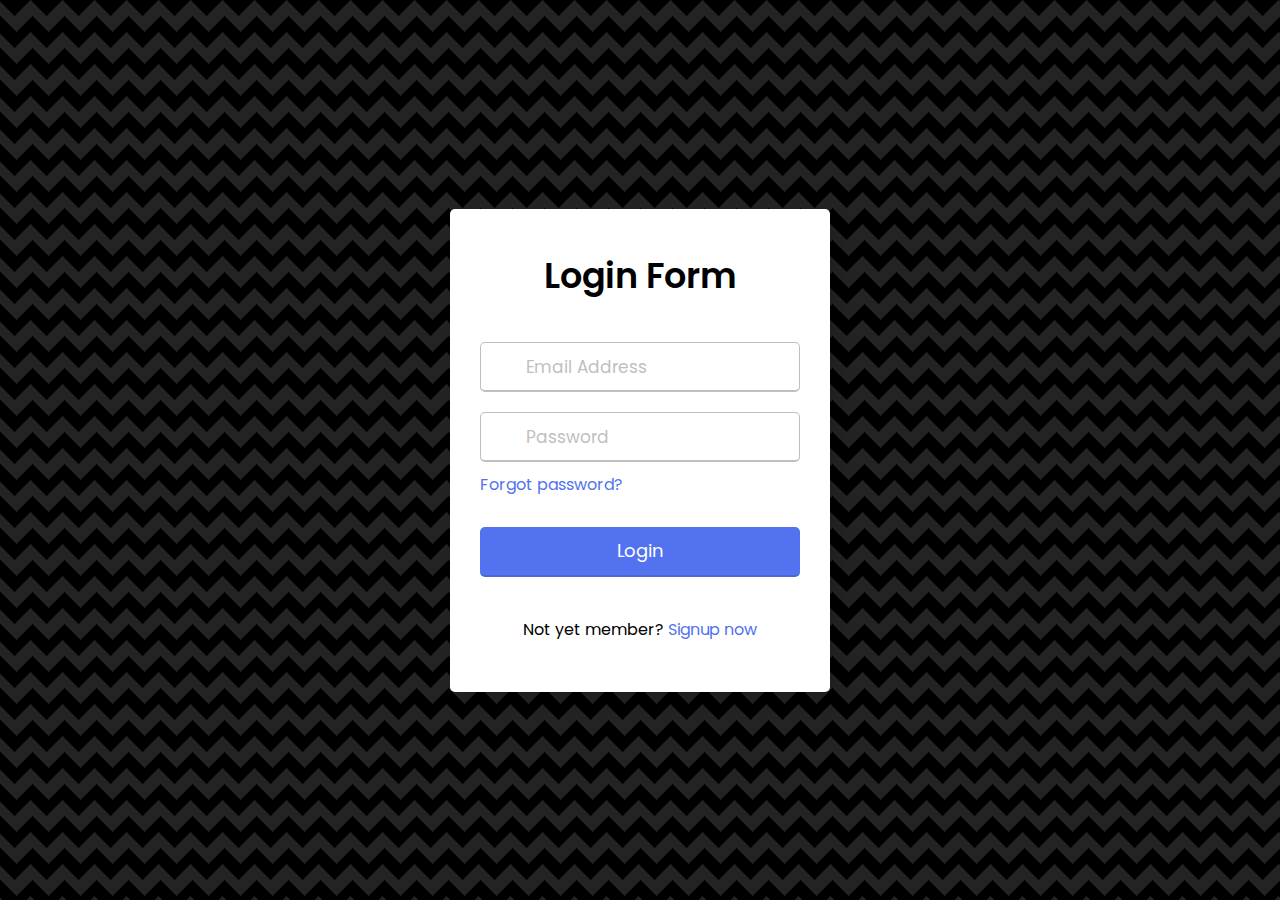
==== templates/index.html @ 26b5516d "flask-login app" ====
<!DOCTYPE html>
<html lang="en">
<head>
  <meta charset="UTF-8">
  <meta name="viewport" content="width=device-width, initial-scale=1.0">
  <title>Login Form validation</title>
  <link rel="stylesheet" href="/static/css/index.css">
</head>
<body>
  <div class="wrapper">
    <header>Login Form</header>
    <form action="{{url_for('home')}}" method="post">
      <div class="field email">
        <div class="input-area">
          <input type="text" placeholder="Email Address" name="email">
          <i class="icon fas fa-envelope"></i>
          <i class="error error-icon fas fa-exclamation-circle"></i>
        </div>
        <div class="error error-txt">Email can't be blank</div>
      </div>
      <div class="field password">
        <div class="input-area">
          <input type="password" placeholder="Password" name="password">
          <i class="icon fas fa-lock"></i>
          <i class="error error-icon fas fa-exclamation-circle"></i>
        </div>
        <div class="error error-txt">Password can't be blank</div>
      </div>
      <div class="pass-txt"><a href="#">Forgot password?</a></div>
      <input type="submit" value="Login">
    </form>
    <div class="sign-txt">Not yet member? <a href="/Register">Signup now</a></div>
  </div>
  <script src="./static/js/index.js"></script>
</body>
</html>
---- static/css/index.css ----
@import url('https://fonts.googleapis.com/css2?family=Poppins:wght@400;500;600&display=swap');
*{
  margin: 0;
  padding: 0;
  box-sizing: border-box;
  font-family: "Poppins", sans-serif;
}
body{
  width: 100%;
  height: 100vh;
  display: flex;
  align-items: center;
  justify-content: center;
  background: 
  linear-gradient(135deg, black 25%, transparent 25%) -50px 0,
  linear-gradient(225deg, black 25%, transparent 25%) -50px 0,
  linear-gradient(315deg, black 25%, transparent 25%),
  linear-gradient(45deg, black 25%, transparent 25%);	
  background-size: 2em 2em;
  background-color: #232323;
}
::selection{
  color: #fff;
  background: #5372F0;
}
.wrapper{
  width: 380px;
  padding: 40px 30px 50px 30px;
  background: #fff;
  border-radius: 5px;
  text-align: center;
  box-shadow: 10px 10px 15px rgba(0,0,0,0.1);
}
.wrapper header{
  font-size: 35px;
  font-weight: 600;
}
.wrapper form{
  margin: 40px 0;

}
form .field{
  width: 100%;
  margin-bottom: 20px;
}
form .field.shake{
  animation: shake 0.3s ease-in-out;
}
form .field .input-area{
  height: 50px;
  width: 100%;
  position: relative;
}
form input{
  width: 100%;
  height: 100%;
  outline: none;
  padding: 0 45px;
  font-size: 18px;
  background: none;
  caret-color: #5372F0;
  border-radius: 5px;
  border: 1px solid #bfbfbf;
  border-bottom-width: 2px;
  transition: all 0.2s ease;
}
form .field input:focus,
form .field.valid input{
  border-color: #5372F0;
}
form .field.shake input,
form .field.error input{
  border-color: #dc3545;
}
.field .input-area i{
  position: absolute;
  top: 50%;
  font-size: 18px;
  pointer-events: none;
  transform: translateY(-50%);
}
.input-area .icon{
  left: 15px;
  color: #bfbfbf;
  transition: color 0.2s ease;
}
.input-area .error-icon{
  right: 15px;
  color: #dc3545;
}
form input:focus ~ .icon,
form .field.valid .icon{
  color: #5372F0;
}
form .field.error input:focus ~ .icon{
  color: #bfbfbf;
}
form input::placeholder{
  color: #bfbfbf;
  font-size: 17px;
}
form .field .error-txt{
  color: #dc3545;
  text-align: left;
  margin-top: 5px;
}
form .field .error{
  display: none;
}
form .field.shake .error,
form .field.error .error{
  display: block;
}
form .pass-txt{
  text-align: left;
  margin-top: -10px;
}
.wrapper a{
  color: #5372F0;
  text-decoration: none;
}
.wrapper a:hover{
  text-decoration: underline;
}
form input[type="submit"]{
  height: 50px;
  margin-top: 30px;
  color: #fff;
  padding: 0;
  border: none;
  background: #5372F0;
  cursor: pointer;
  border-bottom: 2px solid rgba(0,0,0,0.1);
  transition: all 0.3s ease;
}
form input[type="submit"]:hover{
  background: #2c52ed;
}
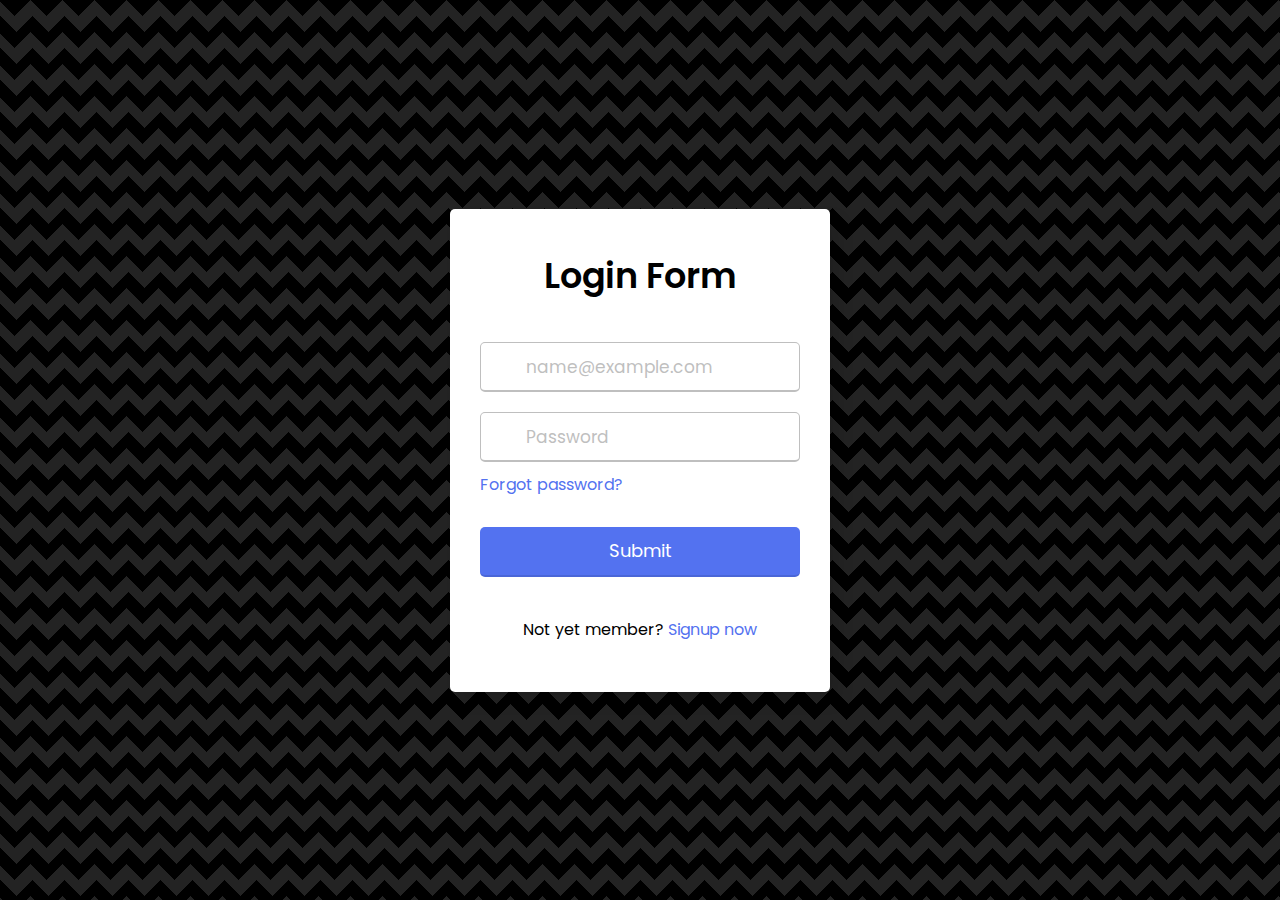
==== commit ed99ada1: "Login page auth" ====
--- a/templates/index.html
+++ b/templates/index.html
@@ -1,36 +1,52 @@
-<!DOCTYPE html>
+<!doctype html>
 <html lang="en">
-<head>
-  <meta charset="UTF-8">
-  <meta name="viewport" content="width=device-width, initial-scale=1.0">
-  <title>Login Form validation</title>
-  <link rel="stylesheet" href="/static/css/index.css">
-</head>
-<body>
+  <head>
+    <meta charset="utf-8">
+    <meta name="viewport" content="width=device-width, initial-scale=1">
+    <meta name="description" content="">
+    <meta name="author" content="Mark Otto, Jacob Thornton, and Bootstrap contributors">
+    <meta name="generator" content="Hugo 0.88.1">
+   
+
+    <link rel="canonical" href="https://getbootstrap.com/docs/5.1/examples/sign-in/">
+    
+
+    
+    
+    <link href="/static/css/index.css" rel="stylesheet">
+  </head>
+  <body class="text-center">
+    
+<main class="form-signin">
   <div class="wrapper">
+ 
+    
     <header>Login Form</header>
-    <form action="{{url_for('home')}}" method="post">
-      <div class="field email">
-        <div class="input-area">
-          <input type="text" placeholder="Email Address" name="email">
-          <i class="icon fas fa-envelope"></i>
-          <i class="error error-icon fas fa-exclamation-circle"></i>
-        </div>
-        <div class="error error-txt">Email can't be blank</div>
-      </div>
-      <div class="field password">
-        <div class="input-area">
-          <input type="password" placeholder="Password" name="password">
-          <i class="icon fas fa-lock"></i>
-          <i class="error error-icon fas fa-exclamation-circle"></i>
-        </div>
-        <div class="error error-txt">Password can't be blank</div>
-      </div>
-      <div class="pass-txt"><a href="#">Forgot password?</a></div>
-      <input type="submit" value="Login">
-    </form>
-    <div class="sign-txt">Not yet member? <a href="/Register">Signup now</a></div>
+    <form action="/index" method="post">
+    <div class="field email">
+      <div class="input-area">
+        
+      <input type="email" class="form-control" id="floatingInput" placeholder="name@example.com" name="email">
+      
+    </div>
   </div>
-  <script src="./static/js/index.js"></script>
-</body>
+    <div class="field password">
+      <div class="input-area">
+       
+      <input type="password" class="form-control" id="floatingPassword" placeholder="Password" name="password">
+      
+    </div>
+  </div>
+  <div class="pass-txt"><a href="#">Forgot password?</a></div>
+    <input class="w-100 btn btn-lg btn-primary" type="submit"></input>
+    
+  </form>
+  <div class="sign-txt">Not yet member? <a href="/Register">Signup now</a></div>
+</div>
+</main>
+
+
+    
+  </body>
+  <script src="./static/js/home.js"></script>
 </html>